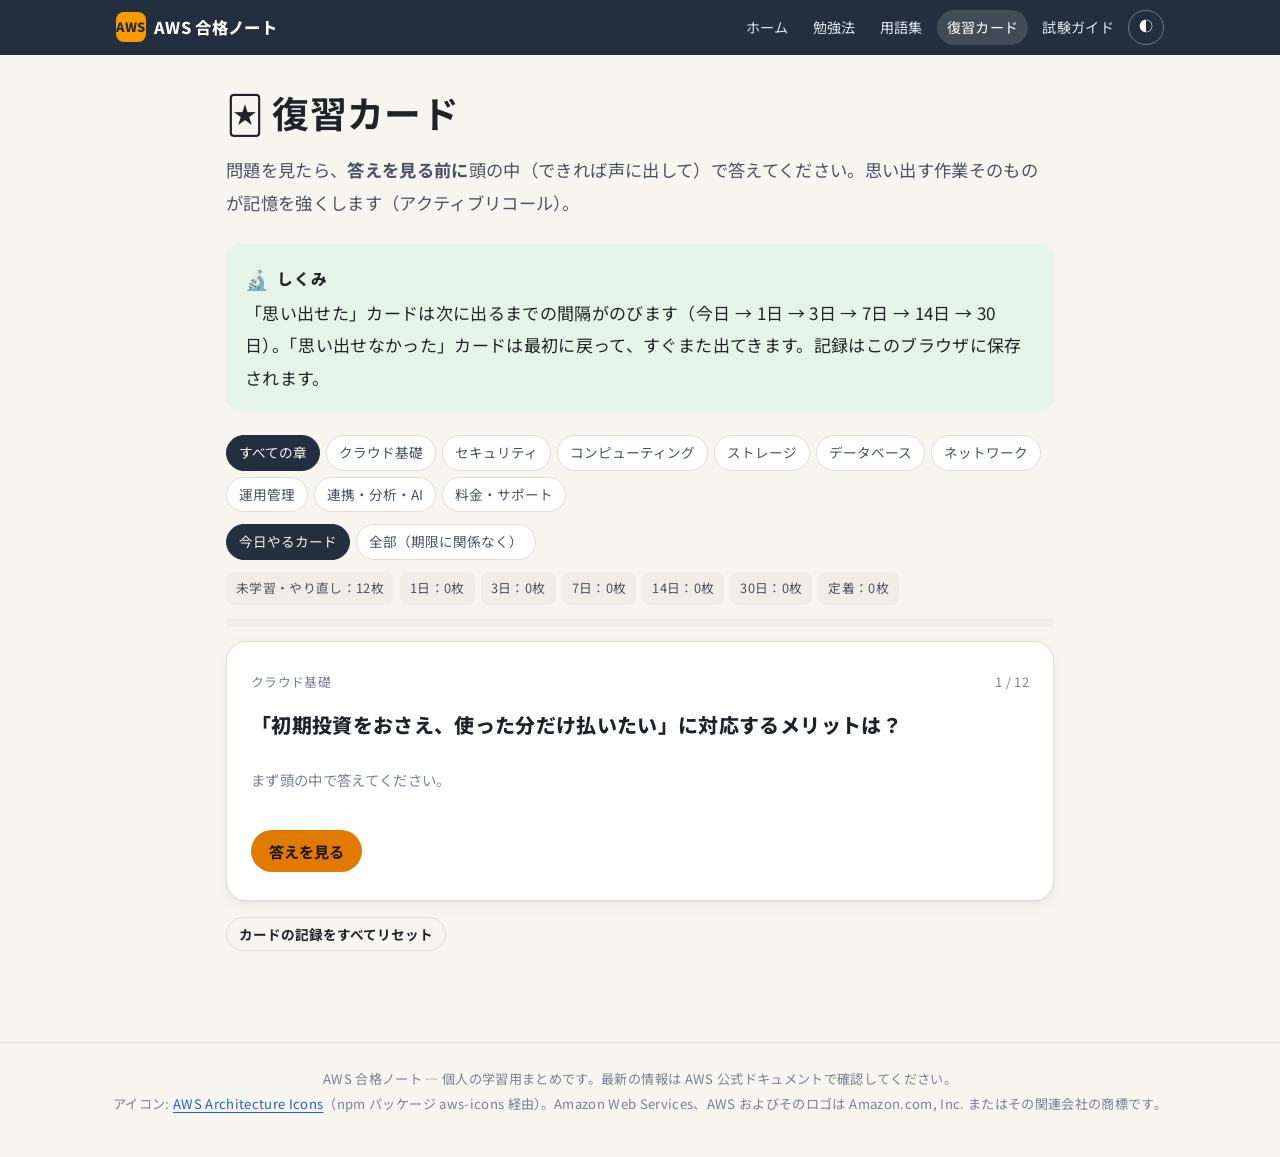
==== docs/cards.html @ b4c92580 "学習サイトの土台を追加：トップ・勉強法・第1章・用語集・復習カード・試験ガイド AWS公式アイコン、間隔反復の記録、手ぶら復習カードを含む GitHub Pages 用の docs/ を作成。  Co" ====
<!doctype html>
<html lang="ja">
<head>
<meta charset="utf-8">
<meta name="viewport" content="width=device-width, initial-scale=1">
<title>復習カード | AWS 合格ノート</title>
<link rel="preconnect" href="https://fonts.googleapis.com">
<link href="https://fonts.googleapis.com/css2?family=Noto+Sans+JP:wght@400;700;800&display=swap" rel="stylesheet">
<link rel="stylesheet" href="assets/style.css">
<style>
  .filters { display: flex; gap: 6px; flex-wrap: wrap; margin: 12px 0; }
  .chip { border: 1px solid var(--line); background: var(--surface); color: var(--ink-2); border-radius: 999px; padding: 4px 12px; font: inherit; font-size: .85rem; cursor: pointer; }
  .chip[aria-pressed="true"] { background: var(--navy); color: var(--bg); border-color: var(--navy); }
  .flash { background: var(--surface); border: 1px solid var(--line); border-radius: 20px; box-shadow: var(--shadow); padding: 28px 24px; min-height: 260px; display: flex; flex-direction: column; gap: 14px; }
  .flash .meta { font-size: .8rem; color: var(--ink-3); display: flex; justify-content: space-between; gap: 10px; flex-wrap: wrap; }
  .flash .qtext { font-size: 1.25rem; font-weight: 800; line-height: 1.7; }
  .flash .atext { border-top: 2px dashed var(--line); padding-top: 14px; color: var(--ink); line-height: 1.8; }
  .flash .hint { color: var(--ink-3); font-size: .9rem; }
  .actions { display: flex; gap: 8px; flex-wrap: wrap; margin-top: auto; }
  .btn.good { background: var(--green); color: #fff; }
  .btn.bad { background: var(--red); color: #fff; }
  .progress { height: 8px; background: var(--surface-2); border-radius: 999px; overflow: hidden; margin: 14px 0; }
  .progress > div { height: 100%; background: var(--accent); width: 0; transition: width .3s; }
  .boxes { display: flex; gap: 6px; flex-wrap: wrap; font-size: .8rem; }
  .boxes span { background: var(--surface-2); border-radius: 8px; padding: 4px 10px; color: var(--ink-2); }
</style>
</head>
<body data-root="./" data-page="cards">
<main class="wrap">
<h1>🃏 復習カード</h1>
<p class="lead">問題を見たら、<b>答えを見る前に</b>頭の中（できれば声に出して）で答えてください。思い出す作業そのものが記憶を強くします（アクティブリコール）。</p>
<div class="box science">
  <div class="box-title"><span class="em">🔬</span>しくみ</div>
  「思い出せた」カードは次に出るまでの間隔がのびます（今日 → 1日 → 3日 → 7日 → 14日 → 30日）。「思い出せなかった」カードは最初に戻って、すぐまた出てきます。記録はこのブラウザに保存されます。
</div>

<div class="filters" id="filters"></div>
<div class="filters">
  <button class="chip" data-mode="due" aria-pressed="true">今日やるカード</button>
  <button class="chip" data-mode="all" aria-pressed="false">全部（期限に関係なく）</button>
</div>
<div class="boxes" id="boxes"></div>
<div class="progress"><div id="bar"></div></div>
<div class="flash" id="flash" aria-live="polite"></div>
<p style="margin-top:16px"><button class="btn ghost small" id="reset">カードの記録をすべてリセット</button></p>
</main>
<script src="assets/data/ch01.js"></script>
<script src="assets/data/ch02.js"></script>
<script src="assets/data/ch03.js"></script>
<script src="assets/data/ch04.js"></script>
<script src="assets/data/ch05.js"></script>
<script src="assets/data/ch06.js"></script>
<script src="assets/data/ch07.js"></script>
<script src="assets/data/ch08.js"></script>
<script src="assets/data/ch09.js"></script>
<script src="assets/site.js"></script>
<script>
(function () {
  var store = window.AWSNOTE_STORE;
  var cards = (window.AWSNOTE && AWSNOTE.cards) || [];
  var chapters = (window.AWSNOTE_CHAPTERS || []).filter(function (c) { return c.id !== "method"; });
  var chTitle = {}; chapters.forEach(function (c) { chTitle[c.id] = c.short; });
  var INTERVALS = [0, 1, 3, 7, 14, 30]; // 箱の番号ごとの間隔（日）
  var DAY = 86400000;
  function key(c) { var s = c.ch + c.q, h = 0; for (var i = 0; i < s.length; i++) h = (h * 31 + s.charCodeAt(i)) | 0; return c.ch + ":" + h; }
  var state = store.load("cards", {});
  function info(c) { return state[key(c)] || { box: 0, due: 0 }; }
  function isDue(c) { var d = info(c).due; var t = new Date(); t.setHours(23, 59, 59, 999); return d <= t.getTime(); }

  var ch = "all", mode = "due", queue = [], pos = 0, shown = false;
  function esc(s) { return String(s || "").replace(/[&<>"]/g, function (c) { return { "&": "&amp;", "<": "&lt;", ">": "&gt;", '"': "&quot;" }[c]; }); }
  function shuffle(a) { for (var i = a.length - 1; i > 0; i--) { var j = Math.floor(Math.random() * (i + 1)); var t = a[i]; a[i] = a[j]; a[j] = t; } return a; }

  var filters = document.getElementById("filters");
  filters.innerHTML = '<button class="chip" data-ch="all" aria-pressed="true">すべての章</button>' +
    chapters.map(function (c) { return '<button class="chip" data-ch="' + c.id + '" aria-pressed="false">' + c.short + "</button>"; }).join("");
  document.querySelectorAll(".chip").forEach(function (b) {
    b.addEventListener("click", function () {
      var group = b.hasAttribute("data-ch") ? "data-ch" : "data-mode";
      document.querySelectorAll("[" + group + "]").forEach(function (x) { x.setAttribute("aria-pressed", x === b ? "true" : "false"); });
      if (group === "data-ch") ch = b.getAttribute("data-ch"); else mode = b.getAttribute("data-mode");
      build();
    });
  });

  function build() {
    queue = shuffle(cards.filter(function (c) { return (ch === "all" || c.ch === ch) && (mode === "all" || isDue(c)); }));
    pos = 0; shown = false; draw();
  }
  function drawBoxes() {
    var pool = cards.filter(function (c) { return ch === "all" || c.ch === ch; });
    var counts = [0, 0, 0, 0, 0, 0, 0];
    pool.forEach(function (c) { counts[Math.min(info(c).box, 6)]++; });
    var names = ["未学習・やり直し", "1日", "3日", "7日", "14日", "30日", "定着"];
    document.getElementById("boxes").innerHTML = counts.map(function (n, i) { return "<span>" + names[i] + "：" + n + "枚</span>"; }).join("");
  }
  function draw() {
    drawBoxes();
    var el = document.getElementById("flash");
    document.getElementById("bar").style.width = queue.length ? (pos / queue.length * 100) + "%" : "100%";
    if (pos >= queue.length) {
      el.innerHTML = '<div class="qtext">🎉 今日のカードはおしまいです</div><p class="hint">' +
        (queue.length ? queue.length + " 枚おつかれさまでした。" : "今やるべきカードはありません。") +
        "「全部」を選ぶと期限に関係なく練習できます。新しい章を読み進めるのもおすすめです。</p>";
      return;
    }
    var c = queue[pos];
    el.innerHTML =
      '<div class="meta"><span>' + esc(chTitle[c.ch] || c.ch) + "</span><span>" + (pos + 1) + " / " + queue.length + "</span></div>" +
      '<div class="qtext">' + esc(c.q) + "</div>" +
      (shown
        ? '<div class="atext">' + esc(c.a) + "</div>" +
          '<div class="actions"><button class="btn good" data-r="2">✓ 思い出せた</button><button class="btn ghost" data-r="1">△ あやしい</button><button class="btn bad" data-r="0">✗ 思い出せなかった</button></div>'
        : '<p class="hint">まず頭の中で答えてください。</p><div class="actions"><button class="btn" data-r="show">答えを見る</button></div>');
    el.querySelectorAll("button").forEach(function (b) { b.addEventListener("click", function () { answer(b.getAttribute("data-r")); }); });
  }
  function answer(r) {
    if (r === "show") { shown = true; draw(); return; }
    var c = queue[pos], k = key(c), cur = info(c);
    var box = r === "2" ? Math.min(cur.box + 1, 6) : r === "1" ? Math.max(cur.box, 1) : 0;
    var days = box >= 6 ? 60 : INTERVALS[box];
    state[k] = { box: box, due: Date.now() + days * DAY };
    if (r === "0") queue.push(c); // 思い出せなかったカードは、この回の最後にもう一度
    store.save("cards", state);
    pos++; shown = false; draw();
  }
  document.getElementById("reset").addEventListener("click", function () {
    if (!confirm("カードの記録をすべて消しますか？")) return;
    state = {}; store.save("cards", state); build();
  });
  build();
})();
</script>
</body>
</html>
---- docs/assets/style.css ----
/* ==========================================================
   AWS 合格ノート — 共通スタイル
   色はすべて :root のトークンで管理（ライト / ダーク両対応）
   ========================================================== */
:root {
  --bg: #f7f5f0;
  --surface: #ffffff;
  --surface-2: #f0ede6;
  --ink: #1f2328;
  --ink-2: #4b5260;
  --ink-3: #7a8190;
  --line: #e2ddd2;
  --accent: #e07a00;          /* AWS っぽいオレンジ */
  --accent-ink: #9a4f00;
  --accent-soft: #fff1de;
  --navy: #232f3e;            /* AWS のネイビー */
  --blue: #2463c6;
  --blue-soft: #e6efff;
  --green: #2e8540;
  --green-soft: #e5f4e8;
  --red: #c4362c;
  --red-soft: #fde8e6;
  --purple: #7a3fe0;
  --purple-soft: #f1e9ff;
  --yellow-soft: #fff8d6;
  --shadow: 0 1px 2px rgba(0,0,0,.05), 0 4px 16px rgba(0,0,0,.05);
  --radius: 14px;
  --icon-chip: #ffffff;
  /* AWS 図のグループ枠の色（公式ガイドに準拠） */
  --g-cloud: #232f3e;
  --g-region: #00a4a6;
  --g-az: #00a4a6;
  --g-vpc: #8c4fff;
  --g-public: #7aa116;
  --g-private: #00a4a6;
  --g-generic: #7d8998;
  --g-onprem: #7d8998;
  --g-sg: #dd344c;
  --font: "Noto Sans JP", "Hiragino Kaku Gothic ProN", "Hiragino Sans", Meiryo, system-ui, sans-serif;
}
@media (prefers-color-scheme: dark) {
  :root:not([data-theme="light"]) {
    --bg: #14171c; --surface: #1c2027; --surface-2: #232832; --ink: #e8eaee; --ink-2: #b9bfca; --ink-3: #8a91a0;
    --line: #2f3542; --accent: #ff9e2c; --accent-ink: #ffb860; --accent-soft: #3a2a14; --navy: #c9d3e3;
    --blue: #7aa7ff; --blue-soft: #1b2a45; --green: #6ccf7f; --green-soft: #1a3322; --red: #ff7b72; --red-soft: #3d1d1b;
    --purple: #b392ff; --purple-soft: #2a2140; --yellow-soft: #34301a; --shadow: 0 1px 2px rgba(0,0,0,.3), 0 4px 16px rgba(0,0,0,.25);
    --icon-chip: #f4f5f7; --g-cloud: #c9d3e3;
  }
}
:root[data-theme="dark"] {
  --bg: #14171c; --surface: #1c2027; --surface-2: #232832; --ink: #e8eaee; --ink-2: #b9bfca; --ink-3: #8a91a0;
  --line: #2f3542; --accent: #ff9e2c; --accent-ink: #ffb860; --accent-soft: #3a2a14; --navy: #c9d3e3;
  --blue: #7aa7ff; --blue-soft: #1b2a45; --green: #6ccf7f; --green-soft: #1a3322; --red: #ff7b72; --red-soft: #3d1d1b;
  --purple: #b392ff; --purple-soft: #2a2140; --yellow-soft: #34301a; --shadow: 0 1px 2px rgba(0,0,0,.3), 0 4px 16px rgba(0,0,0,.25);
  --icon-chip: #f4f5f7; --g-cloud: #c9d3e3;
}

* { box-sizing: border-box; }
html { -webkit-text-size-adjust: 100%; scroll-behavior: smooth; }
body {
  margin: 0; background: var(--bg); color: var(--ink);
  font-family: var(--font); font-size: 17px; line-height: 1.9; letter-spacing: .02em;
}
img { max-width: 100%; }
a { color: var(--blue); text-underline-offset: 3px; }
h1, h2, h3, h4 { line-height: 1.45; letter-spacing: .01em; }
h1 { font-size: clamp(1.6rem, 4.5vw, 2.3rem); margin: .2em 0 .4em; }
h2 { font-size: 1.45rem; margin: 2.6em 0 .8em; padding-bottom: .35em; border-bottom: 3px solid var(--accent); }
h3 { font-size: 1.18rem; margin: 2em 0 .6em; padding-left: .6em; border-left: 5px solid var(--navy); }
h4 { font-size: 1.02rem; margin: 1.6em 0 .4em; }
p { margin: .7em 0; }
code { background: var(--surface-2); padding: .1em .4em; border-radius: 6px; font-size: .92em; }
hr { border: 0; border-top: 1px solid var(--line); margin: 2.5em 0; }
strong { color: var(--ink); background: linear-gradient(transparent 62%, var(--accent-soft) 62%); }

/* ---------- ヘッダー / ナビ ---------- */
.site-header {
  position: sticky; top: 0; z-index: 50; background: var(--navy); color: #fff;
}
:root[data-theme="dark"] .site-header { background: #0d1117; }
@media (prefers-color-scheme: dark) { :root:not([data-theme="light"]) .site-header { background: #0d1117; } }
.site-header .inner {
  max-width: 1080px; margin: 0 auto; padding: 10px 16px; display: flex; align-items: center; gap: 14px; flex-wrap: wrap;
}
.brand { color: #fff; text-decoration: none; font-weight: 800; display: flex; align-items: center; gap: 8px; font-size: 1.02rem; }
.brand .logo { width: 30px; height: 30px; border-radius: 8px; background: #ff9900; color: #232f3e; display: grid; place-items: center; font-weight: 900; font-size: .8rem; }
.site-nav { display: flex; gap: 4px; flex-wrap: wrap; margin-left: auto; }
.site-nav a { color: #dfe6f1; text-decoration: none; font-size: .88rem; padding: 4px 10px; border-radius: 999px; }
.site-nav a:hover, .site-nav a[aria-current="page"] { background: rgba(255,255,255,.14); color: #fff; }
.theme-btn { background: transparent; border: 1px solid rgba(255,255,255,.35); color: #fff; border-radius: 999px; padding: 3px 10px; cursor: pointer; font-size: .85rem; }

/* ---------- レイアウト ---------- */
.wrap { max-width: 860px; margin: 0 auto; padding: 24px 16px 80px; }
.wrap.wide { max-width: 1080px; }
.breadcrumb { font-size: .85rem; color: var(--ink-3); }
.breadcrumb a { color: var(--ink-3); }
.lead { font-size: 1.08rem; color: var(--ink-2); }
.badge { display: inline-block; font-size: .75rem; font-weight: 700; padding: 2px 10px; border-radius: 999px; background: var(--accent-soft); color: var(--accent-ink); margin-right: 4px; vertical-align: middle; }
.badge.saa { background: var(--purple-soft); color: var(--purple); }
.badge.clf { background: var(--green-soft); color: var(--green); }
.muted { color: var(--ink-3); font-size: .9rem; }
.site-footer { border-top: 1px solid var(--line); padding: 24px 16px 40px; text-align: center; color: var(--ink-3); font-size: .82rem; }

/* ---------- カード / グリッド ---------- */
.grid { display: grid; gap: 14px; grid-template-columns: repeat(auto-fill, minmax(240px, 1fr)); }
.card { background: var(--surface); border: 1px solid var(--line); border-radius: var(--radius); padding: 18px; box-shadow: var(--shadow); }
a.card { color: inherit; text-decoration: none; display: block; transition: transform .15s, border-color .15s; }
a.card:hover { transform: translateY(-2px); border-color: var(--accent); }
.card h3 { margin: .2em 0 .3em; border: 0; padding: 0; font-size: 1.05rem; }
.card p { margin: .3em 0; font-size: .92rem; color: var(--ink-2); line-height: 1.7; }
.card .icons { display: flex; gap: 6px; margin-bottom: 8px; }
.card .icons img { width: 34px; height: 34px; border-radius: 6px; }
.card .num { font-size: .78rem; font-weight: 800; color: var(--accent-ink); letter-spacing: .1em; }
.card .status { font-size: .78rem; margin-top: 8px; color: var(--ink-3); }
.card .status.due { color: var(--red); font-weight: 700; }
.card .status.done { color: var(--green); font-weight: 700; }

/* ---------- 学習ボックス ---------- */
.box { border-radius: var(--radius); padding: 16px 18px; margin: 1.4em 0; border: 1px solid var(--line); background: var(--surface); }
.box > :first-child { margin-top: 0; }
.box > :last-child { margin-bottom: 0; }
.box-title { font-weight: 800; display: flex; align-items: center; gap: 8px; margin-bottom: .4em; font-size: .98rem; }
.box-title .em { font-size: 1.2rem; }
.box.map { background: var(--blue-soft); border-color: transparent; }
.box.hook { background: var(--accent-soft); border-color: transparent; }
.box.kotoba { background: var(--surface); border: 2px dashed var(--line); }
.box.exam { background: var(--purple-soft); border-color: transparent; }
.box.warn { background: var(--red-soft); border-color: transparent; }
.box.science { background: var(--green-soft); border-color: transparent; }
.box.story { background: var(--yellow-soft); border-color: transparent; }

/* ことばメモ（用語の補足リスト） */
dl.words { margin: 0; display: grid; grid-template-columns: max-content 1fr; gap: 6px 14px; }
dl.words dt { font-weight: 800; color: var(--accent-ink); }
dl.words dd { margin: 0; color: var(--ink-2); }
@media (max-width: 560px) { dl.words { grid-template-columns: 1fr; } dl.words dd { margin-bottom: 8px; } }

/* 本文中の用語：点線下線 → タップ/ホバーで意味が出る */
.term { border-bottom: 2px dotted var(--accent); cursor: help; position: relative; outline: none; }
.term::after {
  content: attr(data-tip); position: absolute; left: 50%; bottom: calc(100% + 8px); transform: translateX(-50%);
  width: max-content; max-width: min(300px, 80vw); background: var(--navy); color: #fff; font-size: .82rem; line-height: 1.6;
  padding: 8px 12px; border-radius: 10px; opacity: 0; pointer-events: none; transition: opacity .15s; z-index: 30; font-weight: 400; white-space: normal;
}
:root[data-theme="dark"] .term::after { background: #39414f; }
@media (prefers-color-scheme: dark) { :root:not([data-theme="light"]) .term::after { background: #39414f; } }
.term:hover::after, .term:focus::after, .term.open::after { opacity: 1; }
.term.tip-left::after { left: 0; transform: none; }
.term.tip-right::after { left: auto; right: 0; transform: none; }

/* 手ぶら復習（閉じたまま思い出してから開く） */
.recall { margin: 1.6em 0; }
.recall-head { font-weight: 800; display: flex; gap: 8px; align-items: center; }
.recall-head small { font-weight: 400; color: var(--ink-3); }
details.q { background: var(--surface); border: 1px solid var(--line); border-radius: 12px; margin: 8px 0; overflow: hidden; }
details.q summary { padding: 12px 16px; cursor: pointer; font-weight: 700; list-style: none; display: flex; gap: 10px; }
details.q summary::-webkit-details-marker { display: none; }
details.q summary::before { content: "Q"; flex: none; width: 24px; height: 24px; border-radius: 50%; background: var(--navy); color: var(--bg); display: grid; place-items: center; font-size: .8rem; margin-top: 3px; }
details.q[open] summary { border-bottom: 1px dashed var(--line); }
details.q .a { padding: 10px 16px 14px 50px; color: var(--ink-2); }
details.q .a::before { content: "答え："; font-weight: 800; color: var(--green); }

/* 比較表 */
.table-wrap { overflow-x: auto; margin: 1.2em 0; border-radius: 12px; border: 1px solid var(--line); }
table { border-collapse: collapse; width: 100%; background: var(--surface); font-size: .92rem; line-height: 1.6; }
th, td { padding: 10px 12px; border-bottom: 1px solid var(--line); text-align: left; vertical-align: top; }
th { background: var(--surface-2); font-weight: 800; white-space: nowrap; }
tr:last-child td { border-bottom: 0; }
td img.ico-s, th img.ico-s { width: 28px; height: 28px; vertical-align: middle; margin-right: 6px; border-radius: 5px; }

/* 章の目次（全体像） */
.toc { background: var(--surface); border: 1px solid var(--line); border-radius: var(--radius); padding: 14px 18px; }
.toc ol { margin: .3em 0; padding-left: 1.4em; }
.toc li { margin: 2px 0; }

/* サービス紹介の行（アイコン + 一言） */
.svc { display: flex; gap: 14px; align-items: flex-start; background: var(--surface); border: 1px solid var(--line); border-radius: 12px; padding: 12px 14px; margin: 10px 0; }
.svc img { width: 48px; height: 48px; flex: none; border-radius: 8px; }
.svc .name { font-weight: 800; }
.svc .yomi { font-size: .78rem; color: var(--ink-3); margin-left: 6px; }
.svc .one { color: var(--ink-2); font-size: .95rem; line-height: 1.7; }

/* ==========================================================
   図（AWS アーキテクチャ図キット）
   ========================================================== */
.diagram { background: var(--surface); border: 1px solid var(--line); border-radius: var(--radius); padding: 18px; margin: 1.6em 0; overflow-x: auto; }
.diagram .cap { font-size: .85rem; color: var(--ink-3); margin-top: 10px; text-align: center; line-height: 1.6; }
.diagram .dtitle { font-weight: 800; font-size: .95rem; margin-bottom: 10px; }

/* ノード：アイコン + ラベル */
.node { display: inline-flex; flex-direction: column; align-items: center; gap: 4px; min-width: 84px; max-width: 130px; text-align: center; font-size: .78rem; line-height: 1.35; color: var(--ink); }
.node img { width: 48px; height: 48px; border-radius: 8px; background: var(--icon-chip); padding: 2px; }
.node.sm img { width: 36px; height: 36px; }
.node.lg img { width: 64px; height: 64px; }
.node small { color: var(--ink-3); font-size: .72rem; }

/* 横並び / 縦並びの流れ */
.flow { display: flex; align-items: center; justify-content: center; gap: 8px; flex-wrap: nowrap; }
.flow.wrap-ok { flex-wrap: wrap; }
.flow.col { flex-direction: column; }
.flow.start { justify-content: flex-start; }
.flow.spread { justify-content: space-around; }
.arr { color: var(--ink-3); font-weight: 800; font-size: 1.3rem; flex: none; display: inline-flex; flex-direction: column; align-items: center; line-height: 1; }
.arr small { font-size: .66rem; font-weight: 600; margin-top: 2px; color: var(--ink-3); white-space: nowrap; }
.arr.dn { transform: none; }
.arr.ok { color: var(--green); }
.arr.ng { color: var(--red); }

/* グループ枠（AWS 図の公式ルールに近い見た目） */
.grp { position: relative; border: 2px solid var(--g-generic); border-radius: 4px; padding: 34px 12px 12px; margin: 6px; min-width: 120px; }
.grp > .glabel { position: absolute; top: 0; left: 0; display: flex; align-items: center; gap: 6px; font-size: .74rem; font-weight: 700; padding-right: 8px; line-height: 1; }
.grp > .glabel img { width: 26px; height: 26px; border-radius: 0; background: none; padding: 0; }
:root[data-theme="dark"] .grp > .glabel img { background: var(--icon-chip); }
@media (prefers-color-scheme: dark) { :root:not([data-theme="light"]) .grp > .glabel img { background: var(--icon-chip); } }
.grp > .glabel .gtxt { padding: 6px 0 0 4px; }
.grp.cloud { border-color: var(--g-cloud); }
.grp.cloud > .glabel { color: var(--g-cloud); }
.grp.region { border-color: var(--g-region); border-style: dashed; }
.grp.region > .glabel { color: var(--g-region); }
.grp.az { border-color: var(--g-az); border-style: dashed; padding-top: 28px; }
.grp.az > .glabel { color: var(--g-az); padding: 6px 8px; }
.grp.vpc { border-color: var(--g-vpc); }
.grp.vpc > .glabel { color: var(--g-vpc); }
.grp.public { border-color: var(--g-public); background: color-mix(in srgb, var(--g-public) 7%, transparent); }
.grp.public > .glabel { color: var(--g-public); }
.grp.private { border-color: var(--g-private); background: color-mix(in srgb, var(--g-private) 7%, transparent); }
.grp.private > .glabel { color: var(--g-private); }
.grp.onprem { border-color: var(--g-onprem); }
.grp.onprem > .glabel { color: var(--g-onprem); }
.grp.sg { border-color: var(--g-sg); border-style: dashed; padding-top: 26px; }
.grp.sg > .glabel { color: var(--g-sg); padding: 6px 8px; }
.grp.plain { border-style: dashed; padding-top: 28px; }
.grp.plain > .glabel { color: var(--ink-3); padding: 6px 8px; }
.grp.asg { border-color: var(--accent); border-style: dashed; }
.grp.asg > .glabel { color: var(--accent-ink); }
.grp-row { display: flex; gap: 10px; flex-wrap: nowrap; align-items: stretch; justify-content: center; }
.grp-row > .grp { flex: 1; }
.grp .flow { min-height: 60px; }

/* 吹き出し付きメモ */
.callout { display: inline-block; font-size: .75rem; background: var(--yellow-soft); border: 1px solid var(--line); border-radius: 8px; padding: 3px 8px; color: var(--ink-2); line-height: 1.5; }

/* ---------- 学習記録（間隔反復）---------- */
.study-log { background: var(--surface); border: 2px solid var(--accent); border-radius: var(--radius); padding: 18px; margin: 3em 0 1em; }
.study-log h2 { margin-top: 0; border: 0; padding: 0; font-size: 1.15rem; }
.btn { display: inline-flex; align-items: center; gap: 6px; border: 0; border-radius: 999px; padding: 10px 18px; font-size: .95rem; font-weight: 700; cursor: pointer; background: var(--accent); color: #1b1300; font-family: inherit; text-decoration: none; }
.btn:hover { filter: brightness(1.05); }
.btn.ghost { background: transparent; color: var(--ink); border: 1px solid var(--line); }
.btn.small { padding: 6px 12px; font-size: .85rem; }
.steps { display: flex; gap: 6px; flex-wrap: wrap; margin: 10px 0; padding: 0; list-style: none; }
.steps li { font-size: .8rem; padding: 4px 10px; border-radius: 999px; background: var(--surface-2); color: var(--ink-3); }
.steps li.done { background: var(--green-soft); color: var(--green); font-weight: 700; }
.steps li.next { background: var(--accent-soft); color: var(--accent-ink); font-weight: 700; outline: 2px solid var(--accent); }

/* ページ送り */
.pager { display: flex; justify-content: space-between; gap: 10px; margin-top: 2em; flex-wrap: wrap; }
.pager a { flex: 1; min-width: 200px; background: var(--surface); border: 1px solid var(--line); border-radius: 12px; padding: 12px 16px; text-decoration: none; color: var(--ink); }
.pager a small { display: block; color: var(--ink-3); }
.pager a.next { text-align: right; }

/* ヒーロー */
.hero { background: var(--navy); color: #fff; border-radius: 20px; padding: 28px 24px; margin-bottom: 26px; position: relative; overflow: hidden; }
:root[data-theme="dark"] .hero { background: #1f2a3a; color: #fff; }
@media (prefers-color-scheme: dark) { :root:not([data-theme="light"]) .hero { background: #1f2a3a; } }
.hero h1 { color: #fff; margin-top: 0; }
.hero p { color: #d4dbe6; }
.hero .btn { margin-top: 8px; }

@media (max-width: 640px) {
  body { font-size: 16px; }
  .site-header { position: static; }
  .site-nav a { padding: 2px 8px; }
  .site-nav { margin-left: 0; width: 100%; }
  .grp-row { flex-direction: column; }
  .flow.mobile-col { flex-direction: column; }
  .flow.mobile-col .arr { transform: rotate(90deg); }
}
@media print {
  .site-header, .study-log, .pager, .theme-btn { display: none; }
  details.q { break-inside: avoid; }
  details.q .a { display: block; }
}
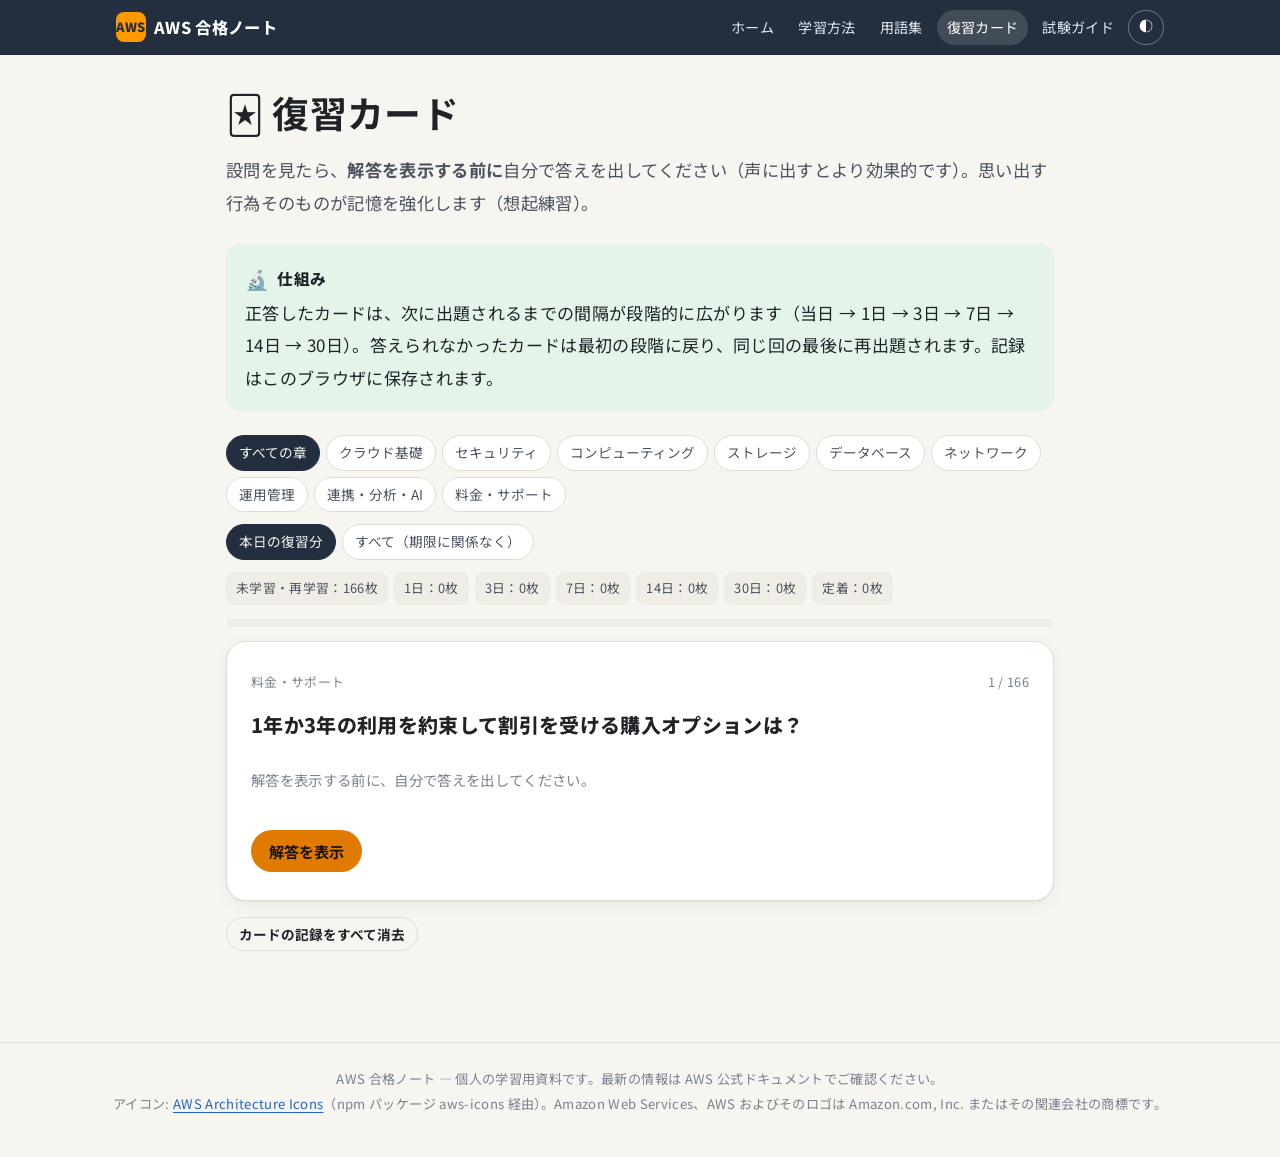
==== commit ab8c39c6: "文体を見直し：学習方法・第1章・共通ページの表現を整え、YouTube への言及を削除 Co-Authored-By: Claude Opus 5.5 <noreply@anthropic.com> " ====
--- a/docs/cards.html
+++ b/docs/cards.html
@@ -28,21 +28,21 @@
 <body data-root="./" data-page="cards">
 <main class="wrap">
 <h1>🃏 復習カード</h1>
-<p class="lead">問題を見たら、<b>答えを見る前に</b>頭の中（できれば声に出して）で答えてください。思い出す作業そのものが記憶を強くします（アクティブリコール）。</p>
+<p class="lead">設問を見たら、<b>解答を表示する前に</b>自分で答えを出してください（声に出すとより効果的です）。思い出す行為そのものが記憶を強化します（想起練習）。</p>
 <div class="box science">
-  <div class="box-title"><span class="em">🔬</span>しくみ</div>
-  「思い出せた」カードは次に出るまでの間隔がのびます（今日 → 1日 → 3日 → 7日 → 14日 → 30日）。「思い出せなかった」カードは最初に戻って、すぐまた出てきます。記録はこのブラウザに保存されます。
+  <div class="box-title"><span class="em">🔬</span>仕組み</div>
+  正答したカードは、次に出題されるまでの間隔が段階的に広がります（当日 → 1日 → 3日 → 7日 → 14日 → 30日）。答えられなかったカードは最初の段階に戻り、同じ回の最後に再出題されます。記録はこのブラウザに保存されます。
 </div>
 
 <div class="filters" id="filters"></div>
 <div class="filters">
-  <button class="chip" data-mode="due" aria-pressed="true">今日やるカード</button>
-  <button class="chip" data-mode="all" aria-pressed="false">全部（期限に関係なく）</button>
+  <button class="chip" data-mode="due" aria-pressed="true">本日の復習分</button>
+  <button class="chip" data-mode="all" aria-pressed="false">すべて（期限に関係なく）</button>
 </div>
 <div class="boxes" id="boxes"></div>
 <div class="progress"><div id="bar"></div></div>
 <div class="flash" id="flash" aria-live="polite"></div>
-<p style="margin-top:16px"><button class="btn ghost small" id="reset">カードの記録をすべてリセット</button></p>
+<p style="margin-top:16px"><button class="btn ghost small" id="reset">カードの記録をすべて消去</button></p>
 </main>
 <script src="assets/data/ch01.js"></script>
 <script src="assets/data/ch02.js"></script>
@@ -91,7 +91,7 @@
     var pool = cards.filter(function (c) { return ch === "all" || c.ch === ch; });
     var counts = [0, 0, 0, 0, 0, 0, 0];
     pool.forEach(function (c) { counts[Math.min(info(c).box, 6)]++; });
-    var names = ["未学習・やり直し", "1日", "3日", "7日", "14日", "30日", "定着"];
+    var names = ["未学習・再学習", "1日", "3日", "7日", "14日", "30日", "定着"];
     document.getElementById("boxes").innerHTML = counts.map(function (n, i) { return "<span>" + names[i] + "：" + n + "枚</span>"; }).join("");
   }
   function draw() {
@@ -99,9 +99,9 @@
     var el = document.getElementById("flash");
     document.getElementById("bar").style.width = queue.length ? (pos / queue.length * 100) + "%" : "100%";
     if (pos >= queue.length) {
-      el.innerHTML = '<div class="qtext">🎉 今日のカードはおしまいです</div><p class="hint">' +
-        (queue.length ? queue.length + " 枚おつかれさまでした。" : "今やるべきカードはありません。") +
-        "「全部」を選ぶと期限に関係なく練習できます。新しい章を読み進めるのもおすすめです。</p>";
+      el.innerHTML = '<div class="qtext">本日の復習は完了しました</div><p class="hint">' +
+        (queue.length ? queue.length + " 枚を復習しました。" : "現在、復習期限が来ているカードはありません。") +
+        "「すべて」を選ぶと、期限に関係なく練習できます。</p>";
       return;
     }
     var c = queue[pos];
@@ -110,8 +110,8 @@
       '<div class="qtext">' + esc(c.q) + "</div>" +
       (shown
         ? '<div class="atext">' + esc(c.a) + "</div>" +
-          '<div class="actions"><button class="btn good" data-r="2">✓ 思い出せた</button><button class="btn ghost" data-r="1">△ あやしい</button><button class="btn bad" data-r="0">✗ 思い出せなかった</button></div>'
-        : '<p class="hint">まず頭の中で答えてください。</p><div class="actions"><button class="btn" data-r="show">答えを見る</button></div>');
+          '<div class="actions"><button class="btn good" data-r="2">✓ 答えられた</button><button class="btn ghost" data-r="1">△ 不確か</button><button class="btn bad" data-r="0">✗ 答えられなかった</button></div>'
+        : '<p class="hint">解答を表示する前に、自分で答えを出してください。</p><div class="actions"><button class="btn" data-r="show">解答を表示</button></div>');
     el.querySelectorAll("button").forEach(function (b) { b.addEventListener("click", function () { answer(b.getAttribute("data-r")); }); });
   }
   function answer(r) {
@@ -125,7 +125,7 @@
     pos++; shown = false; draw();
   }
   document.getElementById("reset").addEventListener("click", function () {
-    if (!confirm("カードの記録をすべて消しますか？")) return;
+    if (!confirm("カードの記録をすべて消去しますか？")) return;
     state = {}; store.save("cards", state); build();
   });
   build();
--- a/docs/assets/style.css
+++ b/docs/assets/style.css
@@ -140,11 +140,11 @@
 .term::after {
   content: attr(data-tip); position: absolute; left: 50%; bottom: calc(100% + 8px); transform: translateX(-50%);
   width: max-content; max-width: min(300px, 80vw); background: var(--navy); color: #fff; font-size: .82rem; line-height: 1.6;
-  padding: 8px 12px; border-radius: 10px; opacity: 0; pointer-events: none; transition: opacity .15s; z-index: 30; font-weight: 400; white-space: normal;
+  padding: 8px 12px; border-radius: 10px; display: none; pointer-events: none; z-index: 30; font-weight: 400; white-space: normal;
 }
 :root[data-theme="dark"] .term::after { background: #39414f; }
 @media (prefers-color-scheme: dark) { :root:not([data-theme="light"]) .term::after { background: #39414f; } }
-.term:hover::after, .term:focus::after, .term.open::after { opacity: 1; }
+.term:hover::after, .term:focus::after, .term.open::after { display: block; }
 .term.tip-left::after { left: 0; transform: none; }
 .term.tip-right::after { left: auto; right: 0; transform: none; }
 
@@ -273,7 +273,8 @@
   .site-nav { margin-left: 0; width: 100%; }
   .grp-row { flex-direction: column; }
   .flow.mobile-col { flex-direction: column; }
-  .flow.mobile-col .arr { transform: rotate(90deg); }
+  .flow.mobile-col > .arr { transform: rotate(90deg); margin: 6px 0; }
+  .flow.mobile-col > .arr small { display: block; transform: rotate(-90deg); }
 }
 @media print {
   .site-header, .study-log, .pager, .theme-btn { display: none; }
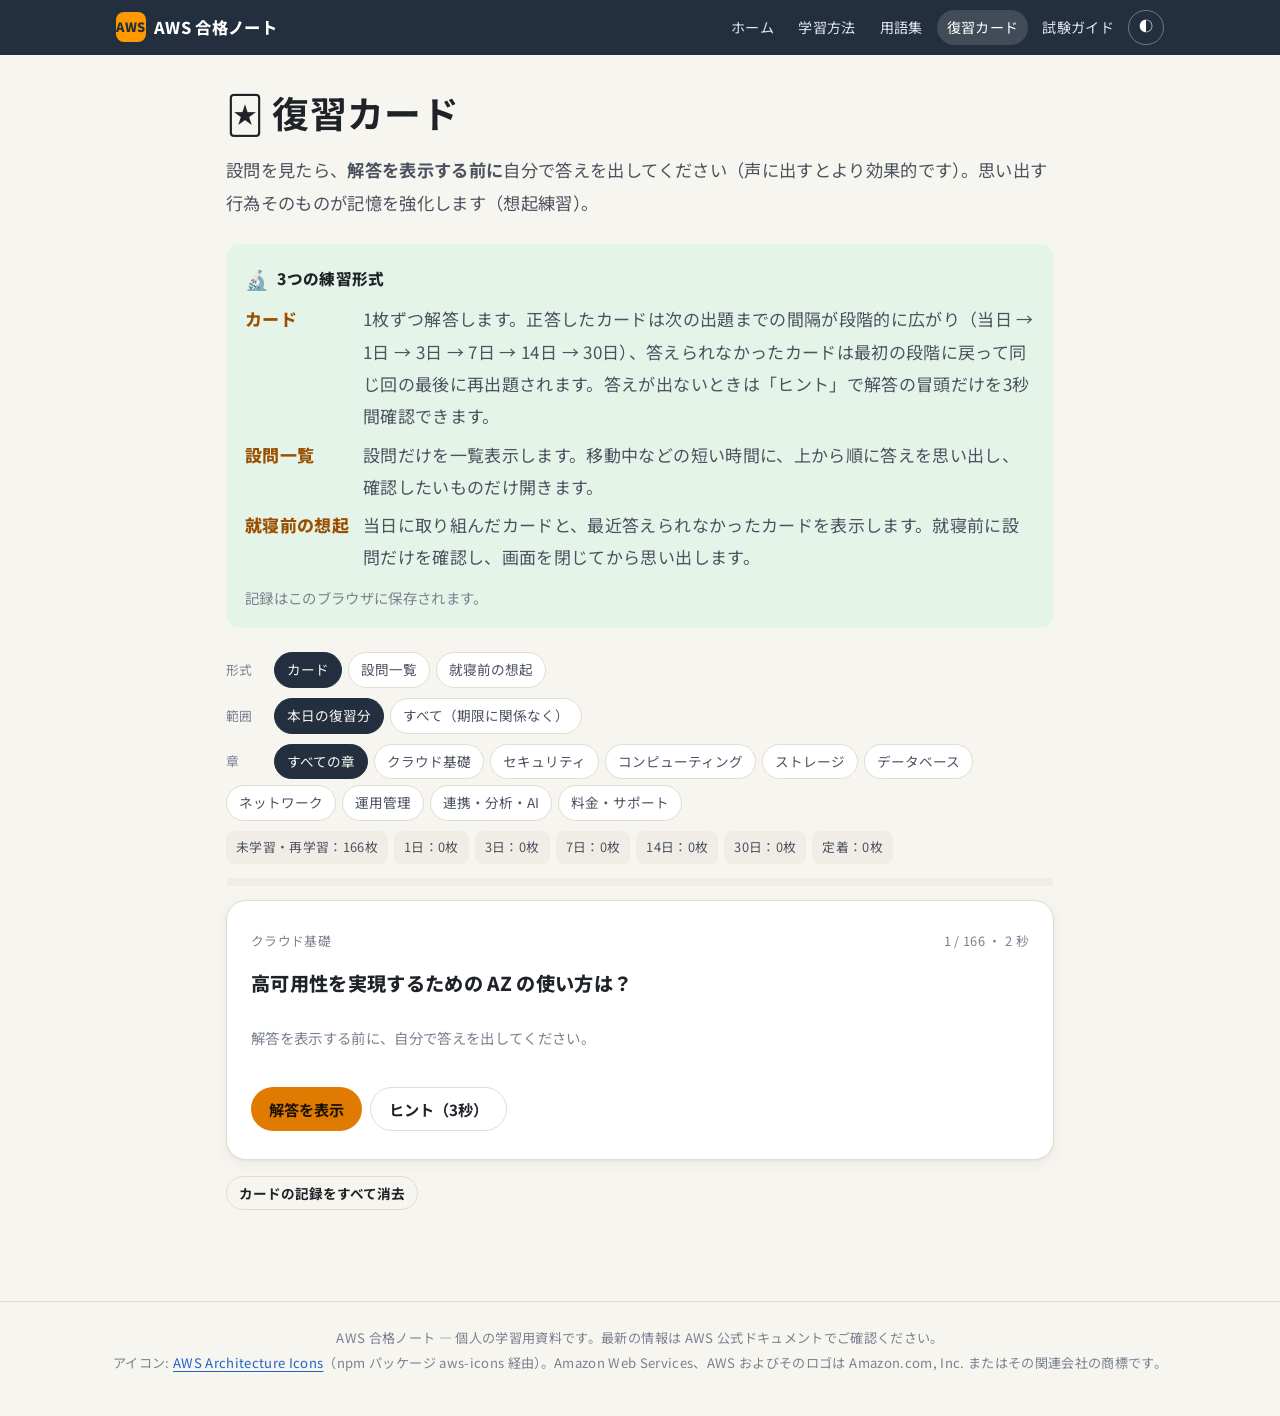
==== commit 7d7dbd82: "学習方法を拡充し、復習カードに新しい練習形式を追加 - 学習方法：学習前に決める3点、再認と想起の違い、読むときの5手順、   読んだ後の4手順、負担の小さい想起練習（10秒要約タイマー・手がかりを " ====
--- a/docs/cards.html
+++ b/docs/cards.html
@@ -8,14 +8,16 @@
 <link href="https://fonts.googleapis.com/css2?family=Noto+Sans+JP:wght@400;700;800&display=swap" rel="stylesheet">
 <link rel="stylesheet" href="assets/style.css">
 <style>
-  .filters { display: flex; gap: 6px; flex-wrap: wrap; margin: 12px 0; }
+  .filters { display: flex; gap: 6px; flex-wrap: wrap; margin: 10px 0; align-items: center; }
+  .filters .lbl { font-size: .8rem; color: var(--ink-3); margin-right: 4px; min-width: 3em; }
   .chip { border: 1px solid var(--line); background: var(--surface); color: var(--ink-2); border-radius: 999px; padding: 4px 12px; font: inherit; font-size: .85rem; cursor: pointer; }
   .chip[aria-pressed="true"] { background: var(--navy); color: var(--bg); border-color: var(--navy); }
   .flash { background: var(--surface); border: 1px solid var(--line); border-radius: 20px; box-shadow: var(--shadow); padding: 28px 24px; min-height: 260px; display: flex; flex-direction: column; gap: 14px; }
   .flash .meta { font-size: .8rem; color: var(--ink-3); display: flex; justify-content: space-between; gap: 10px; flex-wrap: wrap; }
-  .flash .qtext { font-size: 1.25rem; font-weight: 800; line-height: 1.7; }
+  .flash .qtext { font-size: 1.2rem; font-weight: 800; line-height: 1.7; }
   .flash .atext { border-top: 2px dashed var(--line); padding-top: 14px; color: var(--ink); line-height: 1.8; }
   .flash .hint { color: var(--ink-3); font-size: .9rem; }
+  .flash .hintbox { background: var(--yellow-soft); border-radius: 10px; padding: 8px 12px; font-size: .95rem; }
   .actions { display: flex; gap: 8px; flex-wrap: wrap; margin-top: auto; }
   .btn.good { background: var(--green); color: #fff; }
   .btn.bad { background: var(--red); color: #fff; }
@@ -23,6 +25,9 @@
   .progress > div { height: 100%; background: var(--accent); width: 0; transition: width .3s; }
   .boxes { display: flex; gap: 6px; flex-wrap: wrap; font-size: .8rem; }
   .boxes span { background: var(--surface-2); border-radius: 8px; padding: 4px 10px; color: var(--ink-2); }
+  .qlist details.q summary { font-weight: 600; }
+  .qlist .src { font-size: .75rem; color: var(--ink-3); font-weight: 400; margin-left: 6px; }
+  .elapsed { font-variant-numeric: tabular-nums; }
 </style>
 </head>
 <body data-root="./" data-page="cards">
@@ -30,18 +35,28 @@
 <h1>🃏 復習カード</h1>
 <p class="lead">設問を見たら、<b>解答を表示する前に</b>自分で答えを出してください（声に出すとより効果的です）。思い出す行為そのものが記憶を強化します（想起練習）。</p>
 <div class="box science">
-  <div class="box-title"><span class="em">🔬</span>仕組み</div>
-  正答したカードは、次に出題されるまでの間隔が段階的に広がります（当日 → 1日 → 3日 → 7日 → 14日 → 30日）。答えられなかったカードは最初の段階に戻り、同じ回の最後に再出題されます。記録はこのブラウザに保存されます。
+  <div class="box-title"><span class="em">🔬</span>3つの練習形式</div>
+  <dl class="words">
+    <dt>カード</dt><dd>1枚ずつ解答します。正答したカードは次の出題までの間隔が段階的に広がり（当日 → 1日 → 3日 → 7日 → 14日 → 30日）、答えられなかったカードは最初の段階に戻って同じ回の最後に再出題されます。答えが出ないときは「ヒント」で解答の冒頭だけを3秒間確認できます。</dd>
+    <dt>設問一覧</dt><dd>設問だけを一覧表示します。移動中などの短い時間に、上から順に答えを思い出し、確認したいものだけ開きます。</dd>
+    <dt>就寝前の想起</dt><dd>当日に取り組んだカードと、最近答えられなかったカードを表示します。就寝前に設問だけを確認し、画面を閉じてから思い出します。</dd>
+  </dl>
+  <p class="muted" style="margin-bottom:0">記録はこのブラウザに保存されます。</p>
 </div>
 
-<div class="filters" id="filters"></div>
-<div class="filters">
+<div class="filters" id="style-filter"><span class="lbl">形式</span>
+  <button class="chip" data-style="card" aria-pressed="true">カード</button>
+  <button class="chip" data-style="list" aria-pressed="false">設問一覧</button>
+  <button class="chip" data-style="night" aria-pressed="false">就寝前の想起</button>
+</div>
+<div class="filters" id="mode-filter"><span class="lbl">範囲</span>
   <button class="chip" data-mode="due" aria-pressed="true">本日の復習分</button>
   <button class="chip" data-mode="all" aria-pressed="false">すべて（期限に関係なく）</button>
 </div>
+<div class="filters" id="filters"></div>
 <div class="boxes" id="boxes"></div>
-<div class="progress"><div id="bar"></div></div>
-<div class="flash" id="flash" aria-live="polite"></div>
+<div class="progress" id="progress"><div id="bar"></div></div>
+<div id="view" aria-live="polite"></div>
 <p style="margin-top:16px"><button class="btn ghost small" id="reset">カードの記録をすべて消去</button></p>
 </main>
 <script src="assets/data/ch01.js"></script>
@@ -60,70 +75,135 @@
   var cards = (window.AWSNOTE && AWSNOTE.cards) || [];
   var chapters = (window.AWSNOTE_CHAPTERS || []).filter(function (c) { return c.id !== "method"; });
   var chTitle = {}; chapters.forEach(function (c) { chTitle[c.id] = c.short; });
-  var INTERVALS = [0, 1, 3, 7, 14, 30]; // 箱の番号ごとの間隔（日）
+  var INTERVALS = [0, 1, 3, 7, 14, 30]; // 段階ごとの出題間隔（日）
   var DAY = 86400000;
+  var HINT_MS = 3000;
   function key(c) { var s = c.ch + c.q, h = 0; for (var i = 0; i < s.length; i++) h = (h * 31 + s.charCodeAt(i)) | 0; return c.ch + ":" + h; }
   var state = store.load("cards", {});
   function info(c) { return state[key(c)] || { box: 0, due: 0 }; }
-  function isDue(c) { var d = info(c).due; var t = new Date(); t.setHours(23, 59, 59, 999); return d <= t.getTime(); }
-
-  var ch = "all", mode = "due", queue = [], pos = 0, shown = false;
+  function endOfToday() { var t = new Date(); t.setHours(23, 59, 59, 999); return t.getTime(); }
+  function startOfToday() { var t = new Date(); t.setHours(0, 0, 0, 0); return t.getTime(); }
+  function isDue(c) { return info(c).due <= endOfToday(); }
+
+  var style = "card", ch = "all", mode = "due", queue = [], pos = 0, shown = false, startedAt = 0, tick = null, hintTimer = null;
   function esc(s) { return String(s || "").replace(/[&<>"]/g, function (c) { return { "&": "&amp;", "<": "&lt;", ">": "&gt;", '"': "&quot;" }[c]; }); }
   function shuffle(a) { for (var i = a.length - 1; i > 0; i--) { var j = Math.floor(Math.random() * (i + 1)); var t = a[i]; a[i] = a[j]; a[j] = t; } return a; }
 
   var filters = document.getElementById("filters");
-  filters.innerHTML = '<button class="chip" data-ch="all" aria-pressed="true">すべての章</button>' +
+  filters.innerHTML = '<span class="lbl">章</span><button class="chip" data-ch="all" aria-pressed="true">すべての章</button>' +
     chapters.map(function (c) { return '<button class="chip" data-ch="' + c.id + '" aria-pressed="false">' + c.short + "</button>"; }).join("");
   document.querySelectorAll(".chip").forEach(function (b) {
     b.addEventListener("click", function () {
-      var group = b.hasAttribute("data-ch") ? "data-ch" : "data-mode";
+      var group = ["data-ch", "data-mode", "data-style"].filter(function (g) { return b.hasAttribute(g); })[0];
       document.querySelectorAll("[" + group + "]").forEach(function (x) { x.setAttribute("aria-pressed", x === b ? "true" : "false"); });
-      if (group === "data-ch") ch = b.getAttribute("data-ch"); else mode = b.getAttribute("data-mode");
+      var v = b.getAttribute(group);
+      if (group === "data-ch") ch = v; else if (group === "data-mode") mode = v; else style = v;
       build();
     });
   });
 
+  function inChapter(c) { return ch === "all" || c.ch === ch; }
+  function nightPool() {
+    var today = startOfToday(), weekAgo = Date.now() - 7 * DAY;
+    return cards.filter(function (c) {
+      var i = info(c);
+      if (!i.seen || !inChapter(c)) return false;
+      return i.seen >= today || (i.last === "0" && i.seen >= weekAgo);
+    });
+  }
+
   function build() {
-    queue = shuffle(cards.filter(function (c) { return (ch === "all" || c.ch === ch) && (mode === "all" || isDue(c)); }));
-    pos = 0; shown = false; draw();
-  }
+    stopTimers();
+    document.getElementById("mode-filter").style.display = style === "night" ? "none" : "";
+    document.getElementById("progress").style.display = style === "card" ? "" : "none";
+    if (style === "card") {
+      queue = shuffle(cards.filter(function (c) { return inChapter(c) && (mode === "all" || isDue(c)); }));
+      pos = 0; shown = false; drawCard();
+    } else {
+      var pool = style === "night" ? nightPool() : cards.filter(function (c) { return inChapter(c) && (mode === "all" || isDue(c)); });
+      drawList(pool);
+    }
+    drawBoxes();
+  }
+
   function drawBoxes() {
-    var pool = cards.filter(function (c) { return ch === "all" || c.ch === ch; });
+    var pool = cards.filter(inChapter);
     var counts = [0, 0, 0, 0, 0, 0, 0];
     pool.forEach(function (c) { counts[Math.min(info(c).box, 6)]++; });
     var names = ["未学習・再学習", "1日", "3日", "7日", "14日", "30日", "定着"];
     document.getElementById("boxes").innerHTML = counts.map(function (n, i) { return "<span>" + names[i] + "：" + n + "枚</span>"; }).join("");
   }
-  function draw() {
-    drawBoxes();
-    var el = document.getElementById("flash");
+
+  function drawList(pool) {
+    var view = document.getElementById("view");
+    var intro = style === "night"
+      ? '<p class="muted">当日に取り組んだカードと、直近7日間に答えられなかったカードです（' + pool.length + ' 件）。設問を一通り確認したら画面を閉じ、答えを思い出してください。</p>'
+      : '<p class="muted">' + pool.length + ' 件。設問を見て答えを思い出してから、確認したい項目だけ開いてください。</p>';
+    if (!pool.length) {
+      view.innerHTML = '<div class="flash"><div class="qtext">該当するカードはありません</div><p class="hint">' +
+        (style === "night" ? "当日にカード形式で取り組んだカードが、ここに表示されます。" : "「すべて」を選ぶと、期限に関係なく表示できます。") + "</p></div>";
+      return;
+    }
+    view.innerHTML = intro + '<div class="qlist">' + pool.map(function (c) {
+      return '<details class="q"><summary>' + esc(c.q) + '<span class="src">' + esc(chTitle[c.ch] || c.ch) + '</span></summary><div class="a">' + esc(c.a) + "</div></details>";
+    }).join("") + "</div>";
+  }
+
+  function stopTimers() { clearInterval(tick); tick = null; clearTimeout(hintTimer); hintTimer = null; }
+  function hintText(a) {
+    var n = Math.max(6, Math.min(20, Math.round(a.length * 0.25)));
+    return a.length <= n ? a.slice(0, Math.ceil(a.length / 2)) + "…" : a.slice(0, n) + "…";
+  }
+
+  function drawCard() {
+    stopTimers();
+    var el = document.getElementById("view");
     document.getElementById("bar").style.width = queue.length ? (pos / queue.length * 100) + "%" : "100%";
     if (pos >= queue.length) {
-      el.innerHTML = '<div class="qtext">本日の復習は完了しました</div><p class="hint">' +
+      el.innerHTML = '<div class="flash"><div class="qtext">本日の復習は完了しました</div><p class="hint">' +
         (queue.length ? queue.length + " 枚を復習しました。" : "現在、復習期限が来ているカードはありません。") +
-        "「すべて」を選ぶと、期限に関係なく練習できます。</p>";
+        "「すべて」を選ぶと、期限に関係なく練習できます。</p></div>";
       return;
     }
     var c = queue[pos];
-    el.innerHTML =
-      '<div class="meta"><span>' + esc(chTitle[c.ch] || c.ch) + "</span><span>" + (pos + 1) + " / " + queue.length + "</span></div>" +
+    if (!shown) startedAt = Date.now();
+    el.innerHTML = '<div class="flash">' +
+      '<div class="meta"><span>' + esc(chTitle[c.ch] || c.ch) + '</span><span>' + (pos + 1) + " / " + queue.length + ' ・ <span class="elapsed" id="elapsed">0</span> 秒</span></div>' +
       '<div class="qtext">' + esc(c.q) + "</div>" +
       (shown
         ? '<div class="atext">' + esc(c.a) + "</div>" +
           '<div class="actions"><button class="btn good" data-r="2">✓ 答えられた</button><button class="btn ghost" data-r="1">△ 不確か</button><button class="btn bad" data-r="0">✗ 答えられなかった</button></div>'
-        : '<p class="hint">解答を表示する前に、自分で答えを出してください。</p><div class="actions"><button class="btn" data-r="show">解答を表示</button></div>');
+        : '<div id="hint-area"><p class="hint">解答を表示する前に、自分で答えを出してください。</p></div>' +
+          '<div class="actions"><button class="btn" data-r="show">解答を表示</button><button class="btn ghost" data-r="hint">ヒント（3秒）</button></div>') +
+      "</div>";
+    var elapsed = document.getElementById("elapsed");
+    var update = function () { elapsed.textContent = Math.floor((Date.now() - startedAt) / 1000); };
+    update();
+    if (!shown) tick = setInterval(update, 500);
     el.querySelectorAll("button").forEach(function (b) { b.addEventListener("click", function () { answer(b.getAttribute("data-r")); }); });
   }
+
   function answer(r) {
-    if (r === "show") { shown = true; draw(); return; }
-    var c = queue[pos], k = key(c), cur = info(c);
+    var c = queue[pos];
+    if (r === "hint") {
+      var area = document.getElementById("hint-area");
+      area.innerHTML = '<div class="hintbox">' + esc(hintText(c.a)) + "</div>";
+      clearTimeout(hintTimer);
+      hintTimer = setTimeout(function () {
+        area.innerHTML = '<p class="hint">ヒントを閉じました。もう一度、自分で答えを出してください。</p>';
+      }, HINT_MS);
+      return;
+    }
+    if (r === "show") { shown = true; drawCard(); return; }
+    var k = key(c), cur = info(c);
     var box = r === "2" ? Math.min(cur.box + 1, 6) : r === "1" ? Math.max(cur.box, 1) : 0;
     var days = box >= 6 ? 60 : INTERVALS[box];
-    state[k] = { box: box, due: Date.now() + days * DAY };
-    if (r === "0") queue.push(c); // 思い出せなかったカードは、この回の最後にもう一度
+    state[k] = { box: box, due: Date.now() + days * DAY, seen: Date.now(), last: r };
+    if (r === "0") queue.push(c); // 答えられなかったカードは、この回の最後に再出題
     store.save("cards", state);
-    pos++; shown = false; draw();
-  }
+    pos++; shown = false; drawCard(); drawBoxes();
+  }
+
   document.getElementById("reset").addEventListener("click", function () {
     if (!confirm("カードの記録をすべて消去しますか？")) return;
     state = {}; store.save("cards", state); build();
